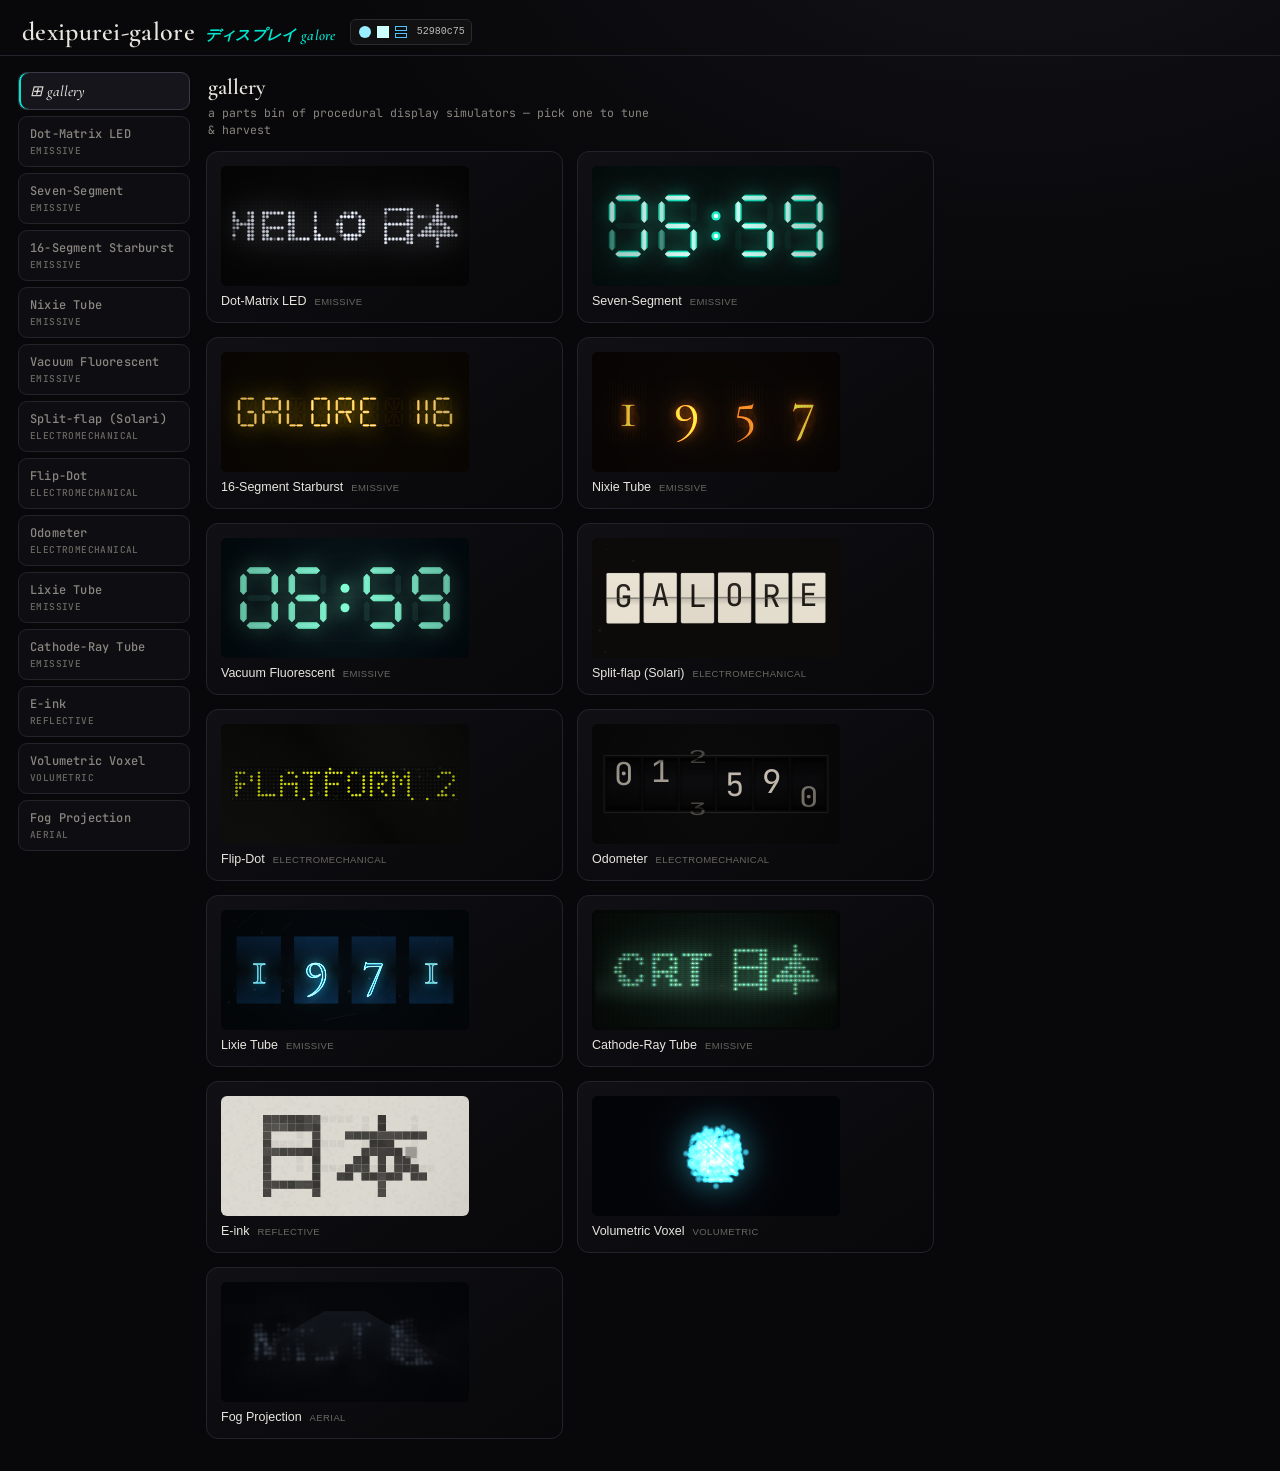
==== index.html @ e779a262 "dexipurei-galore: 13 procedural display simulators Gallery of Canvas-2D display-method renderers (do" ====
<!DOCTYPE html>
<html lang="en">
<head>
<meta charset="utf-8">
<meta name="viewport" content="width=device-width, initial-scale=1, viewport-fit=cover">
<title>dexipurei-galore · display simulators</title>
<link rel="preconnect" href="https://fonts.googleapis.com">
<link rel="preconnect" href="https://fonts.gstatic.com" crossorigin>
<link href="https://fonts.googleapis.com/css2?family=Cormorant+Garamond:ital,wght@0,400;0,600;1,400;1,600&family=JetBrains+Mono:wght@400;500;700&family=Noto+Sans+JP:wght@500;700&display=swap" rel="stylesheet">
<link rel="stylesheet" href="src/core/ui.css?v=52980c75">

<!-- anti-cache hints (belt-and-braces; real control is HTTP headers when hosted) -->
<meta http-equiv="Cache-Control" content="no-cache, no-store, must-revalidate">
<meta http-equiv="Pragma" content="no-cache">
<meta http-equiv="Expires" content="0">

<!-- cache-bust + version badge: token bumps via scripts/bust.sh; badge mounts top-left into the slot -->
<meta name="cb" content="52980c75">
<link rel="icon" type="image/svg+xml" href="cb-shapes/18.svg?v=52980c75">
<script src="cb-badge.js?v=52980c75" defer></script>
</head>
<body>

<header>
  <div class="title-row">
    <h1>dexipurei-galore <span class="sub">ディスプレイ galore</span></h1>
    <span id="cb-badge-slot"></span>
  </div>
</header>

<div class="app">
  <nav id="tabs" class="rail" aria-label="display modules"></nav>

  <main class="center">
    <div class="module-head">
      <h2 id="module-name">gallery</h2>
      <p id="physics">loading modules…</p>
    </div>
    <div id="stage-wrap" class="stage-wrap" hidden>
      <div class="bezel" id="stage"><canvas id="screen"></canvas></div>
    </div>
    <div id="landing" class="landing" hidden></div>
  </main>

  <aside id="panel" class="panel" hidden></aside>
</div>

<script type="module" src="src/app.js?v=52980c75"></script>
</body>
</html>
---- src/core/ui.css ----
/* ui.css — single source of truth for design tokens + shell styling. Dark editorial. */
:root {
  --bg: #08080a;
  --panel: #0e0e12;
  --panel-2: #15151b;
  --ink: #e9e6df;
  --dim: #8b8780;
  --faint: #6b6862;
  --line: #23232b;
  --amber: #ffb000;
  --teal: #00e5d0;
  --rad: 10px;
}
* { box-sizing: border-box; }
html, body { margin: 0; min-height: 100%; }
body {
  background: radial-gradient(1200px 800px at 80% -10%, #131319 0%, transparent 60%), var(--bg);
  color: var(--ink);
  font-family: "JetBrains Mono", ui-monospace, monospace;
  -webkit-font-smoothing: antialiased;
}

/* ---- header + version badge ---- */
header { padding: 16px 22px 8px; border-bottom: 1px solid var(--line); }
.title-row { display: flex; align-items: center; gap: 14px; }
header h1 {
  font-family: "Cormorant Garamond", serif; font-weight: 600; font-size: 26px;
  letter-spacing: .3px; margin: 0; display: flex; align-items: baseline; gap: 10px;
}
header h1 .sub { font-style: italic; font-size: 15px; color: var(--teal); font-family: "Cormorant Garamond", serif; }
#cb-badge-slot { display: inline-flex; }            /* cb-badge.js mounts its 3 tiles + token here */
#cb-badge { font-size: 10px !important; }

/* ---- app grid ---- */
.app {
  display: grid; gap: 16px; padding: 16px 18px 32px;
  grid-template-columns: 172px minmax(0, 1fr) 312px; align-items: start;
}
@media (max-width: 920px) { .app { grid-template-columns: 1fr; } .rail { flex-direction: row; flex-wrap: wrap; } }

/* ---- tab rail ---- */
.rail { display: flex; flex-direction: column; gap: 6px; position: sticky; top: 14px; }
.tab {
  text-align: left; background: var(--panel); color: var(--dim); border: 1px solid var(--line);
  border-radius: 9px; padding: 9px 11px; cursor: pointer; display: flex; flex-direction: column; gap: 2px;
  font: 500 12px "JetBrains Mono", monospace; transition: border-color .15s, color .15s;
}
.tab:hover { border-color: #34343f; color: var(--ink); }
.tab[aria-pressed="true"] { background: var(--panel-2); color: var(--ink); border-color: #3a3a46; box-shadow: inset 2px 0 0 var(--teal); }
.tab-name { letter-spacing: .2px; }
.tab-cat { font-size: 9.5px; color: var(--faint); letter-spacing: .4px; text-transform: uppercase; }
.tab-landing { font-family: "Cormorant Garamond", serif; font-style: italic; font-size: 15px; color: var(--ink); }

/* ---- center ---- */
.center { min-width: 0; }
.module-head { margin: 2px 2px 12px; }
.module-head h2 { font-family: "Cormorant Garamond", serif; font-weight: 600; font-size: 22px; margin: 0; }
.module-head p { color: var(--dim); font-size: 11.5px; margin: 4px 0 0; line-height: 1.5; max-width: 64ch; }

.stage-wrap { position: relative; }
.bezel {
  position: relative; border-radius: 14px; padding: 22px; overflow: hidden;
  background: linear-gradient(145deg, #121216, #070708);
  box-shadow: inset 0 1px 0 #2a2a32, inset 0 0 0 1px #000, 0 24px 60px -20px #000, 0 2px 0 #1c1c22;
}
.bezel::before {
  content: ""; position: absolute; inset: 0; pointer-events: none;
  background: linear-gradient(120deg, rgba(255,255,255,.05), transparent 30%); mix-blend-mode: screen;
}
#screen { display: block; width: 100%; height: auto; border-radius: 6px; }

/* ---- landing grid ---- */
.landing { display: grid; gap: 14px; grid-template-columns: repeat(auto-fill, minmax(248px, 1fr)); }
.mini-card {
  display: flex; flex-direction: column; gap: 8px; padding: 14px; cursor: pointer; text-align: left;
  background: linear-gradient(145deg, #101015, #08080a); border: 1px solid var(--line); border-radius: 12px;
  transition: border-color .15s, transform .15s;
}
.mini-card:hover { border-color: #3a3a46; transform: translateY(-2px); }
.mini-canvas { width: 100%; height: auto; border-radius: 6px; background: #050507; }
.mini-label { display: flex; align-items: baseline; justify-content: space-between; gap: 8px; }
.mini-label b { font-weight: 500; font-size: 12.5px; color: var(--ink); }
.mini-label i { font-style: normal; font-size: 9.5px; color: var(--faint); text-transform: uppercase; letter-spacing: .4px; }

/* ---- controls panel ---- */
.panel { background: var(--panel); border: 1px solid var(--line); border-radius: var(--rad); padding: 16px; position: sticky; top: 14px; max-height: calc(100vh - 28px); overflow: auto; }
.group { margin-bottom: 18px; }
.group:last-child { margin-bottom: 0; }
.group > h3 {
  font-family: "Cormorant Garamond", serif; font-style: italic; font-weight: 600; font-size: 16px;
  margin: 0 0 10px; color: var(--ink); border-bottom: 1px solid var(--line); padding-bottom: 6px;
}
.row { display: flex; align-items: center; gap: 10px; margin: 9px 0; }
.row label { flex: 0 0 104px; font-size: 11px; color: var(--dim); letter-spacing: .2px; }
.row .val { flex: 0 0 40px; text-align: right; font-size: 11px; color: var(--amber); font-variant-numeric: tabular-nums; }
.seedrow { gap: 8px; }
.seedval { flex: 1; background: var(--panel-2); border: 1px solid var(--line); color: var(--ink); border-radius: 8px; padding: 8px 10px; font: 500 12px "JetBrains Mono", monospace; }
input[type=range] {
  flex: 1; -webkit-appearance: none; appearance: none; height: 3px; border-radius: 3px;
  background: linear-gradient(90deg, var(--teal), #1d3b3a); outline: none;
}
input[type=range]::-webkit-slider-thumb { -webkit-appearance: none; width: 14px; height: 14px; border-radius: 50%; background: var(--ink); border: 2px solid #000; cursor: pointer; }
input[type=range]::-moz-range-thumb { width: 14px; height: 14px; border-radius: 50%; background: var(--ink); border: 2px solid #000; cursor: pointer; }
input[type=text], select { flex: 1; background: var(--panel-2); border: 1px solid var(--line); color: var(--ink); border-radius: 8px; padding: 8px 10px; font: 500 12px "JetBrains Mono", monospace; letter-spacing: .5px; }
input[type=color] { width: 34px; height: 28px; padding: 0; border: 1px solid var(--line); border-radius: 7px; background: var(--panel-2); cursor: pointer; }
.chk { gap: 8px; }
.chk input { accent-color: var(--teal); }
.chklabel { flex: 1; font-size: 11px; color: var(--dim); cursor: pointer; }
.preset-row { display: flex; gap: 7px; flex-wrap: wrap; }
.mini {
  background: var(--panel-2); color: var(--ink); border: 1px solid var(--line); border-radius: 8px;
  padding: 8px 10px; font: 500 11.5px "JetBrains Mono", monospace; cursor: pointer; flex: 1; min-width: 0; text-align: center;
}
.mini:hover { border-color: #34343f; }
.mini.wide { flex-basis: 100%; }
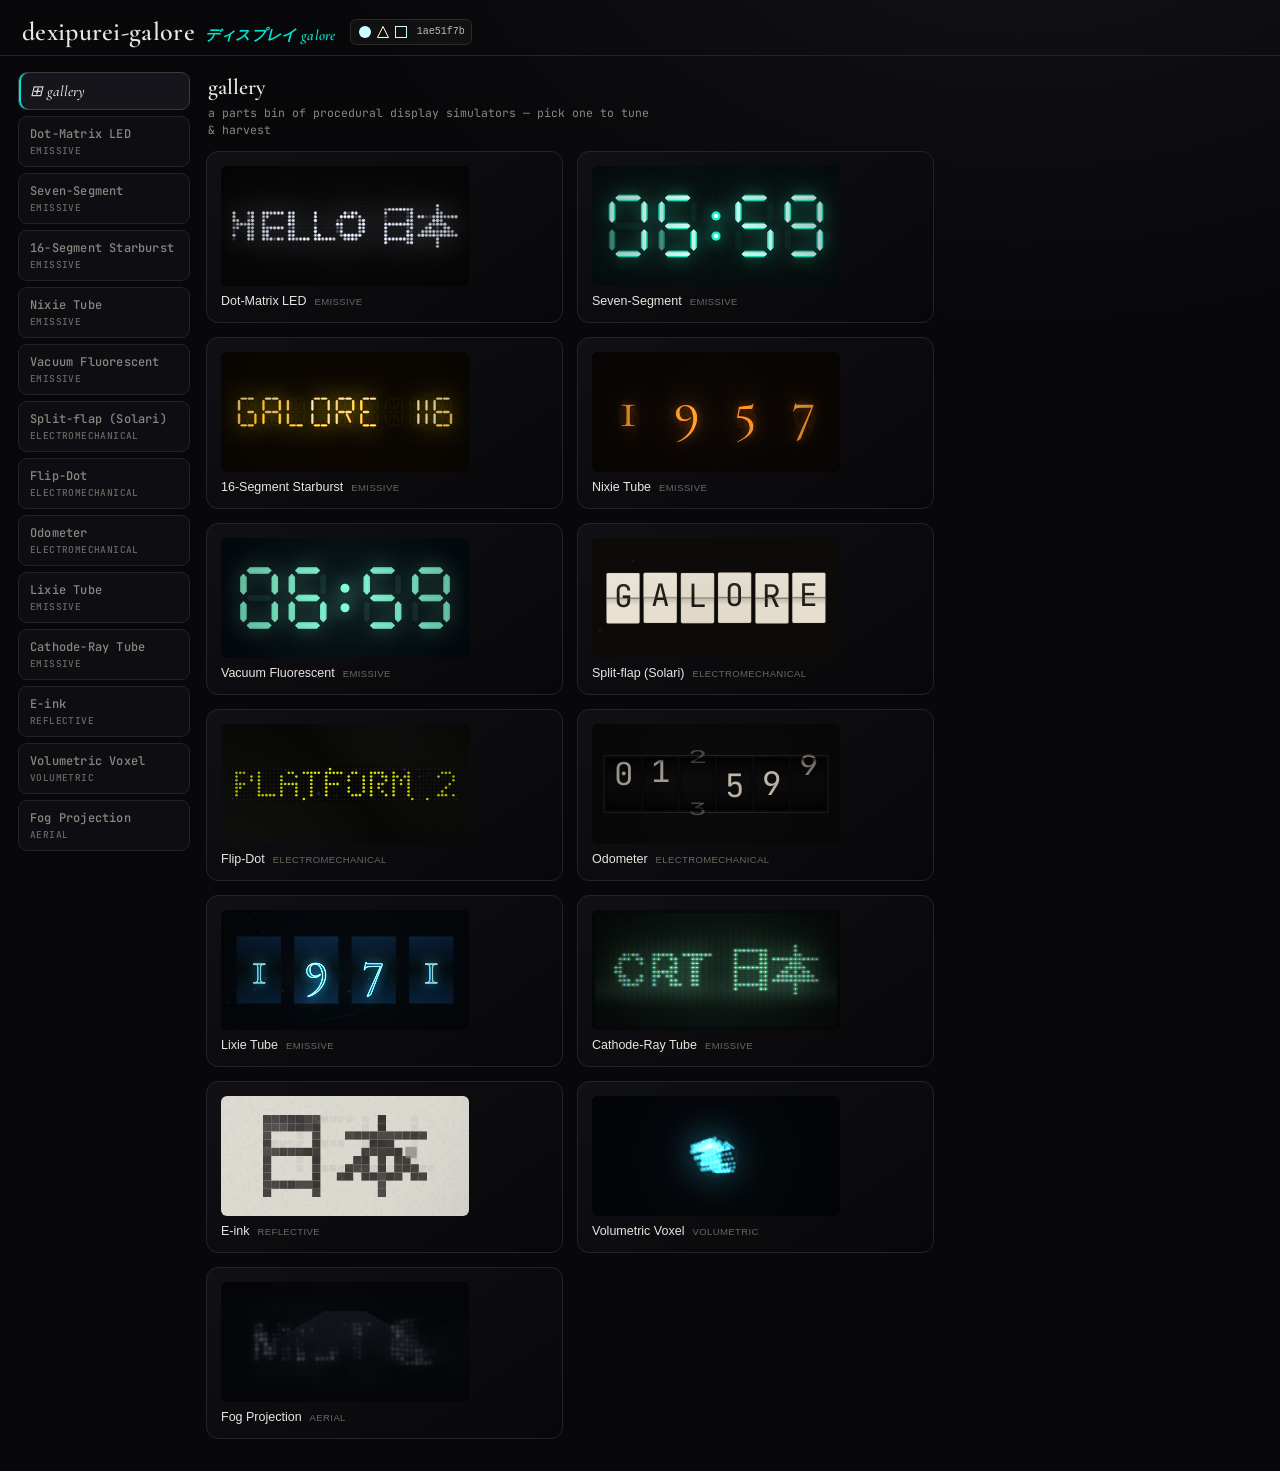
==== commit 84dfebd7: "Steppers, finer kanji grid, 3D voxel digits - controls: replace every range slider with a [−] value " ====
--- a/index.html
+++ b/index.html
@@ -7,7 +7,7 @@
 <link rel="preconnect" href="https://fonts.googleapis.com">
 <link rel="preconnect" href="https://fonts.gstatic.com" crossorigin>
 <link href="https://fonts.googleapis.com/css2?family=Cormorant+Garamond:ital,wght@0,400;0,600;1,400;1,600&family=JetBrains+Mono:wght@400;500;700&family=Noto+Sans+JP:wght@500;700&display=swap" rel="stylesheet">
-<link rel="stylesheet" href="src/core/ui.css?v=52980c75">
+<link rel="stylesheet" href="src/core/ui.css?v=1ae51f7b">
 
 <!-- anti-cache hints (belt-and-braces; real control is HTTP headers when hosted) -->
 <meta http-equiv="Cache-Control" content="no-cache, no-store, must-revalidate">
@@ -15,9 +15,9 @@
 <meta http-equiv="Expires" content="0">
 
 <!-- cache-bust + version badge: token bumps via scripts/bust.sh; badge mounts top-left into the slot -->
-<meta name="cb" content="52980c75">
-<link rel="icon" type="image/svg+xml" href="cb-shapes/18.svg?v=52980c75">
-<script src="cb-badge.js?v=52980c75" defer></script>
+<meta name="cb" content="1ae51f7b">
+<link rel="icon" type="image/svg+xml" href="cb-shapes/26.svg?v=1ae51f7b">
+<script src="cb-badge.js?v=1ae51f7b" defer></script>
 </head>
 <body>
 
@@ -45,6 +45,6 @@
   <aside id="panel" class="panel" hidden></aside>
 </div>
 
-<script type="module" src="src/app.js?v=52980c75"></script>
+<script type="module" src="src/app.js?v=1ae51f7b"></script>
 </body>
 </html>
--- a/src/core/ui.css
+++ b/src/core/ui.css
@@ -103,6 +103,13 @@
 input[type=range]::-moz-range-thumb { width: 14px; height: 14px; border-radius: 50%; background: var(--ink); border: 2px solid #000; cursor: pointer; }
 input[type=text], select { flex: 1; background: var(--panel-2); border: 1px solid var(--line); color: var(--ink); border-radius: 8px; padding: 8px 10px; font: 500 12px "JetBrains Mono", monospace; letter-spacing: .5px; }
 input[type=color] { width: 34px; height: 28px; padding: 0; border: 1px solid var(--line); border-radius: 7px; background: var(--panel-2); cursor: pointer; }
+/* stepper control ([−] value [+]) replacing range sliders */
+.stepper { display: flex; align-items: center; gap: 6px; flex: 1; min-width: 0; }
+.step-btn { flex: 0 0 26px; width: 26px; height: 26px; padding: 0; border: 1px solid var(--line); background: var(--panel-2); color: var(--ink); border-radius: 7px; cursor: pointer; font: 600 15px/1 "JetBrains Mono", monospace; }
+.step-btn:hover { border-color: #34343f; color: var(--teal); }
+.step-btn:active { background: #1c1c24; }
+.step-val { flex: 1; min-width: 0; width: 100%; text-align: center; background: var(--panel-2); border: 1px solid var(--line); color: var(--amber); border-radius: 7px; padding: 6px 4px; font: 500 12px "JetBrains Mono", monospace; font-variant-numeric: tabular-nums; -moz-appearance: textfield; }
+.step-val::-webkit-outer-spin-button, .step-val::-webkit-inner-spin-button { -webkit-appearance: none; margin: 0; }
 .chk { gap: 8px; }
 .chk input { accent-color: var(--teal); }
 .chklabel { flex: 1; font-size: 11px; color: var(--dim); cursor: pointer; }
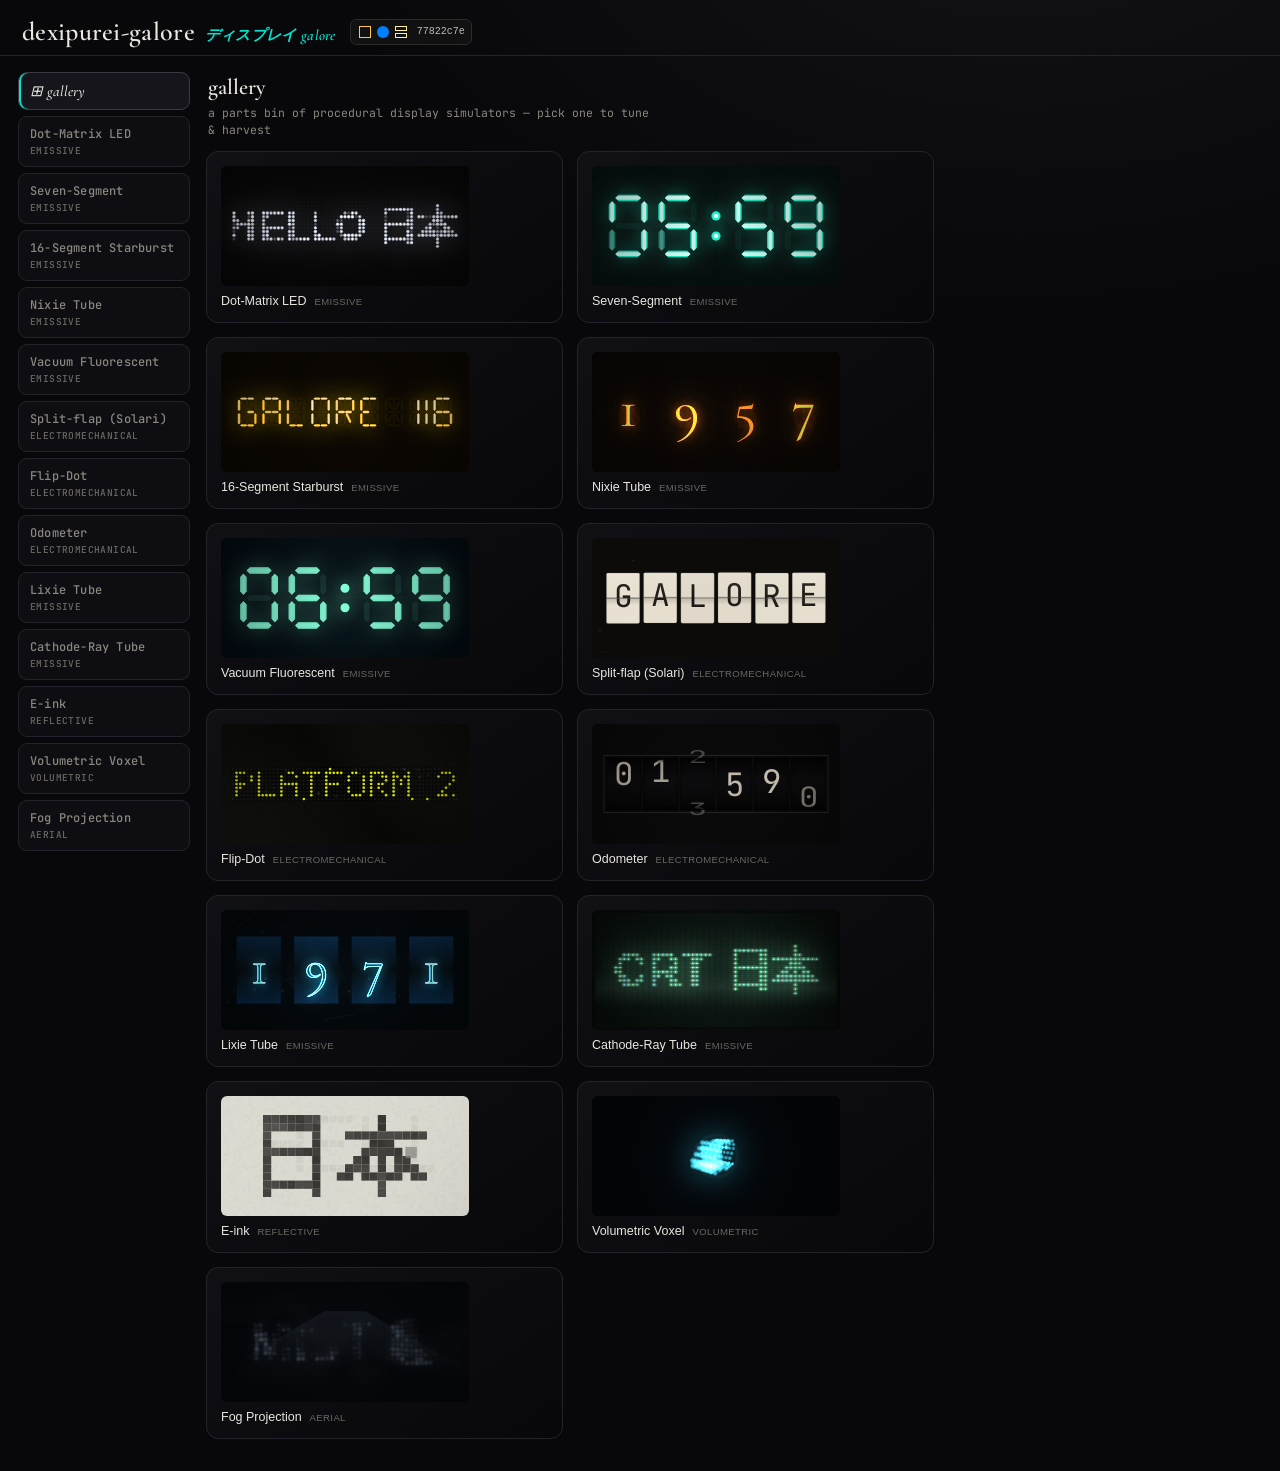
==== commit b9ff5bc5: "voxel: 3D odometer roll mode + fix inverted Y - fix: projection mapped world +y to screen-down, so '" ====
--- a/index.html
+++ b/index.html
@@ -7,7 +7,7 @@
 <link rel="preconnect" href="https://fonts.googleapis.com">
 <link rel="preconnect" href="https://fonts.gstatic.com" crossorigin>
 <link href="https://fonts.googleapis.com/css2?family=Cormorant+Garamond:ital,wght@0,400;0,600;1,400;1,600&family=JetBrains+Mono:wght@400;500;700&family=Noto+Sans+JP:wght@500;700&display=swap" rel="stylesheet">
-<link rel="stylesheet" href="src/core/ui.css?v=1ae51f7b">
+<link rel="stylesheet" href="src/core/ui.css?v=77822c7e">
 
 <!-- anti-cache hints (belt-and-braces; real control is HTTP headers when hosted) -->
 <meta http-equiv="Cache-Control" content="no-cache, no-store, must-revalidate">
@@ -15,9 +15,9 @@
 <meta http-equiv="Expires" content="0">
 
 <!-- cache-bust + version badge: token bumps via scripts/bust.sh; badge mounts top-left into the slot -->
-<meta name="cb" content="1ae51f7b">
-<link rel="icon" type="image/svg+xml" href="cb-shapes/26.svg?v=1ae51f7b">
-<script src="cb-badge.js?v=1ae51f7b" defer></script>
+<meta name="cb" content="77822c7e">
+<link rel="icon" type="image/svg+xml" href="cb-shapes/55.svg?v=77822c7e">
+<script src="cb-badge.js?v=77822c7e" defer></script>
 </head>
 <body>
 
@@ -45,6 +45,6 @@
   <aside id="panel" class="panel" hidden></aside>
 </div>
 
-<script type="module" src="src/app.js?v=1ae51f7b"></script>
+<script type="module" src="src/app.js?v=77822c7e"></script>
 </body>
 </html>
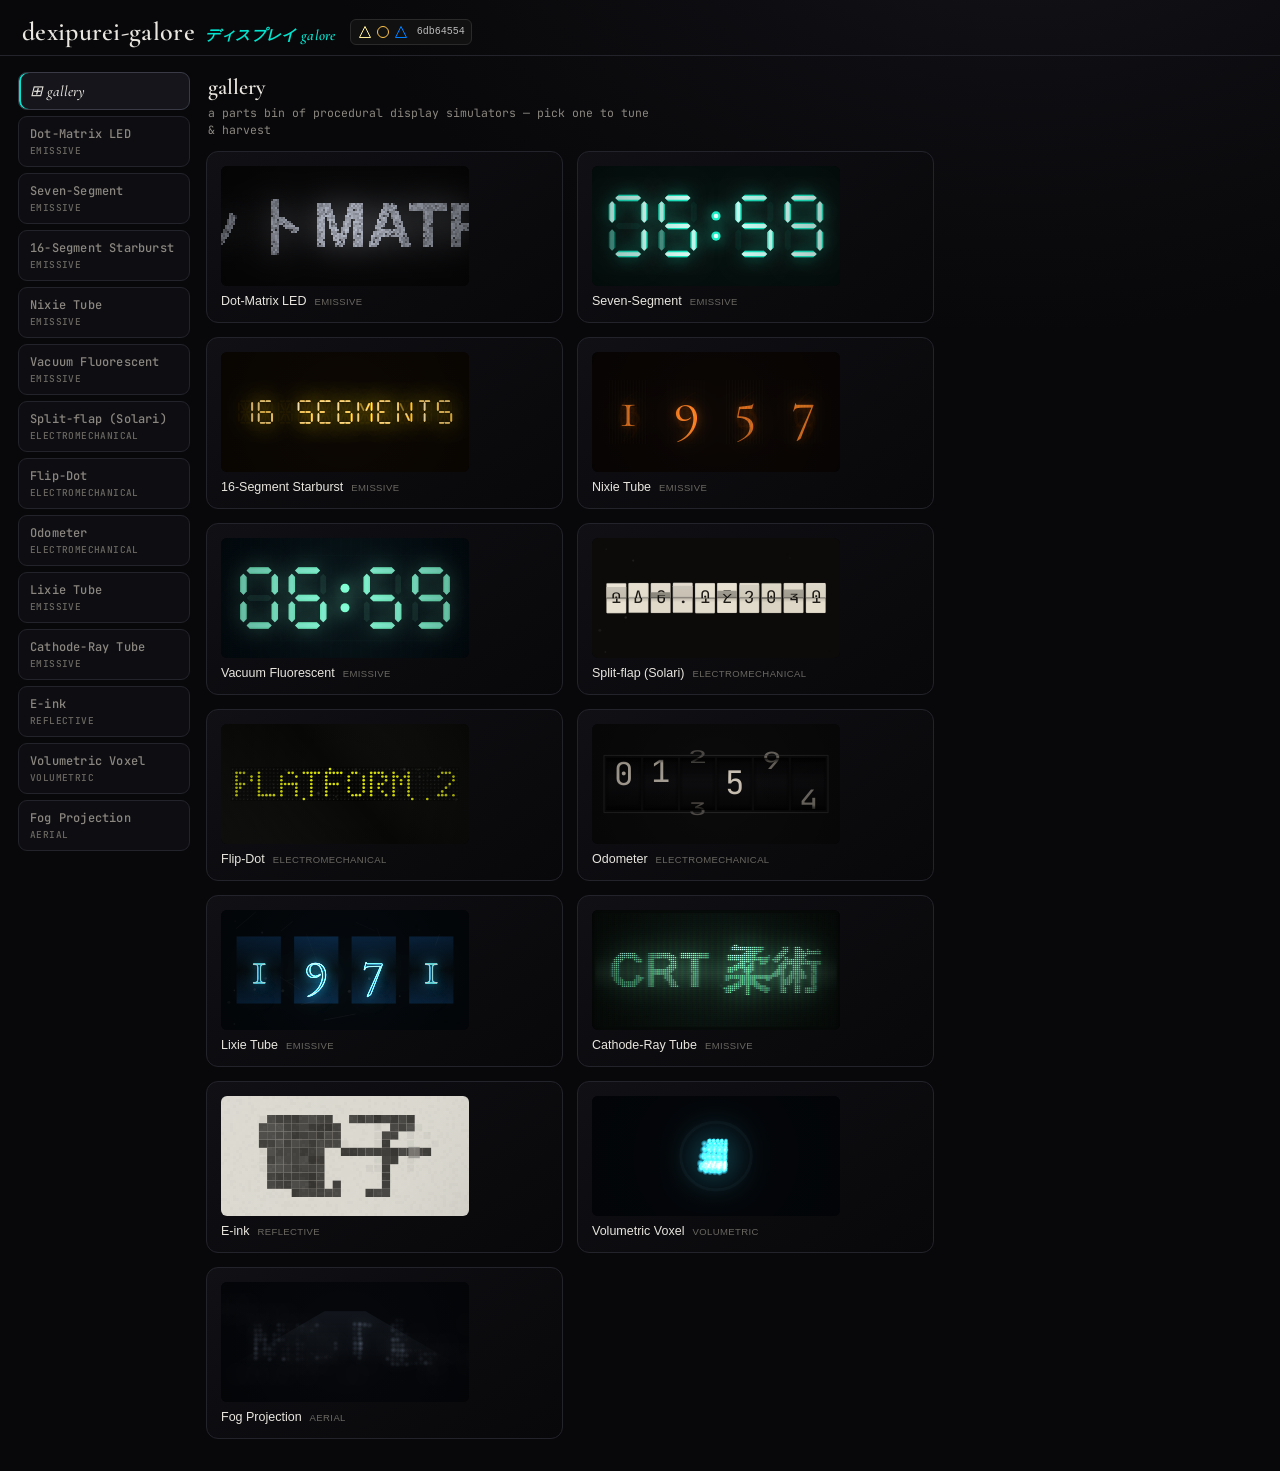
==== commit 83b618f7: "Default tweaks + 16-seg '1' fix + split-flap Japanese - dotmatrix: default text ドットMATRIX, kanji gri" ====
--- a/index.html
+++ b/index.html
@@ -7,7 +7,7 @@
 <link rel="preconnect" href="https://fonts.googleapis.com">
 <link rel="preconnect" href="https://fonts.gstatic.com" crossorigin>
 <link href="https://fonts.googleapis.com/css2?family=Cormorant+Garamond:ital,wght@0,400;0,600;1,400;1,600&family=JetBrains+Mono:wght@400;500;700&family=Noto+Sans+JP:wght@500;700&display=swap" rel="stylesheet">
-<link rel="stylesheet" href="src/core/ui.css?v=77822c7e">
+<link rel="stylesheet" href="src/core/ui.css?v=6db64554">
 
 <!-- anti-cache hints (belt-and-braces; real control is HTTP headers when hosted) -->
 <meta http-equiv="Cache-Control" content="no-cache, no-store, must-revalidate">
@@ -15,9 +15,9 @@
 <meta http-equiv="Expires" content="0">
 
 <!-- cache-bust + version badge: token bumps via scripts/bust.sh; badge mounts top-left into the slot -->
-<meta name="cb" content="77822c7e">
-<link rel="icon" type="image/svg+xml" href="cb-shapes/55.svg?v=77822c7e">
-<script src="cb-badge.js?v=77822c7e" defer></script>
+<meta name="cb" content="6db64554">
+<link rel="icon" type="image/svg+xml" href="cb-shapes/45.svg?v=6db64554">
+<script src="cb-badge.js?v=6db64554" defer></script>
 </head>
 <body>
 
@@ -45,6 +45,6 @@
   <aside id="panel" class="panel" hidden></aside>
 </div>
 
-<script type="module" src="src/app.js?v=77822c7e"></script>
+<script type="module" src="src/app.js?v=6db64554"></script>
 </body>
 </html>
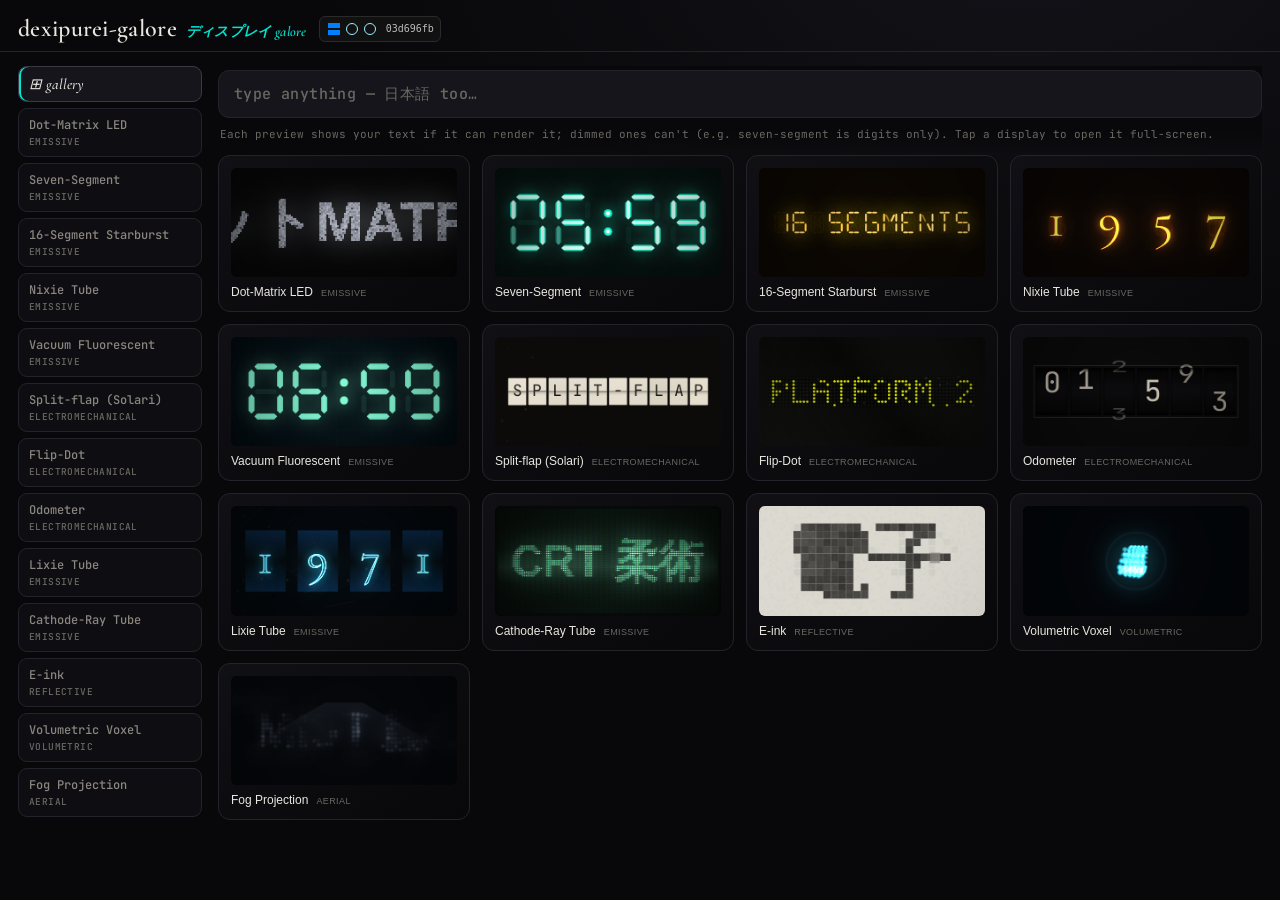
==== commit 905eef16: "Mobile + PWA: capability-filtered landing, top-half full view, installable - landing: one text input" ====
--- a/index.html
+++ b/index.html
@@ -4,20 +4,30 @@
 <meta charset="utf-8">
 <meta name="viewport" content="width=device-width, initial-scale=1, viewport-fit=cover">
 <title>dexipurei-galore · display simulators</title>
+<meta name="description" content="A gallery of procedural display simulators — dot-matrix, segment, Nixie, VFD, split-flap, CRT, e-ink, voxel and more. Type anything; displays that can render it, will.">
+
+<!-- PWA -->
+<link rel="manifest" href="manifest.webmanifest?v=03d696fb">
+<meta name="theme-color" content="#08080a">
+<link rel="apple-touch-icon" href="icons/apple-touch-icon-180.png?v=03d696fb">
+<meta name="apple-mobile-web-app-capable" content="yes">
+<meta name="mobile-web-app-capable" content="yes">
+<meta name="apple-mobile-web-app-status-bar-style" content="black-translucent">
+<meta name="apple-mobile-web-app-title" content="dexipurei">
+
 <link rel="preconnect" href="https://fonts.googleapis.com">
 <link rel="preconnect" href="https://fonts.gstatic.com" crossorigin>
 <link href="https://fonts.googleapis.com/css2?family=Cormorant+Garamond:ital,wght@0,400;0,600;1,400;1,600&family=JetBrains+Mono:wght@400;500;700&family=Noto+Sans+JP:wght@500;700&display=swap" rel="stylesheet">
-<link rel="stylesheet" href="src/core/ui.css?v=6db64554">
+<link rel="stylesheet" href="src/core/ui.css?v=03d696fb">
 
-<!-- anti-cache hints (belt-and-braces; real control is HTTP headers when hosted) -->
-<meta http-equiv="Cache-Control" content="no-cache, no-store, must-revalidate">
+<!-- anti-cache hints (belt-and-braces; real control is the service worker + HTTP headers) -->
+<meta http-equiv="Cache-Control" content="no-cache">
 <meta http-equiv="Pragma" content="no-cache">
-<meta http-equiv="Expires" content="0">
 
 <!-- cache-bust + version badge: token bumps via scripts/bust.sh; badge mounts top-left into the slot -->
-<meta name="cb" content="6db64554">
-<link rel="icon" type="image/svg+xml" href="cb-shapes/45.svg?v=6db64554">
-<script src="cb-badge.js?v=6db64554" defer></script>
+<meta name="cb" content="03d696fb">
+<link rel="icon" type="image/svg+xml" href="cb-shapes/03.svg?v=03d696fb">
+<script src="cb-badge.js?v=03d696fb" defer></script>
 </head>
 <body>
 
@@ -28,23 +38,74 @@
   </div>
 </header>
 
-<div class="app">
+<div class="app" id="app" data-view="landing">
   <nav id="tabs" class="rail" aria-label="display modules"></nav>
 
-  <main class="center">
-    <div class="module-head">
-      <h2 id="module-name">gallery</h2>
-      <p id="physics">loading modules…</p>
-    </div>
-    <div id="stage-wrap" class="stage-wrap" hidden>
-      <div class="bezel" id="stage"><canvas id="screen"></canvas></div>
-    </div>
-    <div id="landing" class="landing" hidden></div>
+  <main class="main">
+    <!-- LANDING: one input drives every preview -->
+    <section id="landing-view">
+      <div class="landing-head">
+        <input id="landing-input" type="text" autocomplete="off" autocorrect="off" autocapitalize="off"
+               spellcheck="false" maxlength="24" placeholder="type anything — 日本語 too…">
+        <p class="landing-hint">Each preview shows your text if it can render it; dimmed ones can't (e.g. seven-segment is digits only). Tap a display to open it full-screen.</p>
+      </div>
+      <div id="landing" class="landing"></div>
+    </section>
+
+    <!-- MODULE: display pinned to the top, collapsible controls below -->
+    <section id="module-view" hidden>
+      <div class="module-bar">
+        <button id="back-btn" type="button">‹ gallery</button>
+        <h2 id="module-name"></h2>
+      </div>
+      <div class="stage-sticky">
+        <div class="bezel" id="stage"><canvas id="screen"></canvas></div>
+      </div>
+      <p id="physics" class="physics"></p>
+      <aside id="panel" class="panel"></aside>
+    </section>
   </main>
-
-  <aside id="panel" class="panel" hidden></aside>
 </div>
 
-<script type="module" src="src/app.js?v=6db64554"></script>
+<div id="sw-toast" role="status"></div>
+<div id="ios-hint" role="note"></div>
+
+<script type="module" src="src/app.js?v=03d696fb"></script>
+<script>
+(function () {
+  if (!('serviceWorker' in navigator)) return;
+  var toast = document.getElementById('sw-toast');
+  function showUpdate(worker) {
+    toast.innerHTML = '<span>New version available.</span>';
+    var b = document.createElement('button'); b.type = 'button'; b.textContent = 'Refresh';
+    b.onclick = function () { worker.postMessage({ type: 'SKIP_WAITING' }); };
+    toast.appendChild(b); toast.style.display = 'flex';
+  }
+  window.addEventListener('load', function () {
+    navigator.serviceWorker.register('sw.js').then(function (reg) {
+      if (reg.waiting && navigator.serviceWorker.controller) showUpdate(reg.waiting);
+      reg.addEventListener('updatefound', function () {
+        var nw = reg.installing; if (!nw) return;
+        nw.addEventListener('statechange', function () {
+          if (nw.state === 'installed' && navigator.serviceWorker.controller) showUpdate(nw);
+        });
+      });
+    }).catch(function () {});
+    var reloaded = false;
+    navigator.serviceWorker.addEventListener('controllerchange', function () {
+      if (reloaded) return; reloaded = true; window.location.reload();
+    });
+  });
+  // iOS Safari has no beforeinstallprompt — show a one-time Add-to-Home-Screen hint to non-installed users.
+  var isIOS = /iphone|ipad|ipod/i.test(navigator.userAgent);
+  if (isIOS && !(('standalone' in navigator) && navigator.standalone) && !localStorage.getItem('a2hs-dismissed')) {
+    var hint = document.getElementById('ios-hint');
+    hint.innerHTML = '<span>Install: tap <b>Share</b> ↑ then <b>Add to Home Screen</b></span>';
+    var x = document.createElement('button'); x.type = 'button'; x.textContent = 'OK';
+    x.onclick = function () { hint.style.display = 'none'; try { localStorage.setItem('a2hs-dismissed', '1'); } catch (e) {} };
+    hint.appendChild(x); hint.style.display = 'flex';
+  }
+})();
+</script>
 </body>
 </html>
--- a/src/core/ui.css
+++ b/src/core/ui.css
@@ -1,4 +1,4 @@
-/* ui.css — single source of truth for design tokens + shell styling. Dark editorial. */
+/* ui.css — single source of truth for design tokens + shell styling. Dark editorial, mobile-first. */
 :root {
   --bg: #08080a;
   --panel: #0e0e12;
@@ -10,6 +10,7 @@
   --amber: #ffb000;
   --teal: #00e5d0;
   --rad: 10px;
+  --stage-h: clamp(190px, 48vh, 460px);
 }
 * { box-sizing: border-box; }
 html, body { margin: 0; min-height: 100%; }
@@ -21,102 +22,139 @@
 }
 
 /* ---- header + version badge ---- */
-header { padding: 16px 22px 8px; border-bottom: 1px solid var(--line); }
-.title-row { display: flex; align-items: center; gap: 14px; }
+header { padding: 14px 18px 8px; border-bottom: 1px solid var(--line); }
+.title-row { display: flex; align-items: center; gap: 12px; flex-wrap: wrap; }
 header h1 {
-  font-family: "Cormorant Garamond", serif; font-weight: 600; font-size: 26px;
-  letter-spacing: .3px; margin: 0; display: flex; align-items: baseline; gap: 10px;
+  font-family: "Cormorant Garamond", serif; font-weight: 600; font-size: 24px;
+  letter-spacing: .3px; margin: 0; display: flex; align-items: baseline; gap: 9px;
 }
-header h1 .sub { font-style: italic; font-size: 15px; color: var(--teal); font-family: "Cormorant Garamond", serif; }
-#cb-badge-slot { display: inline-flex; }            /* cb-badge.js mounts its 3 tiles + token here */
+header h1 .sub { font-style: italic; font-size: 14px; color: var(--teal); font-family: "Cormorant Garamond", serif; }
+#cb-badge-slot { display: inline-flex; }
 #cb-badge { font-size: 10px !important; }
+@media (max-width: 560px) { header h1 { font-size: 20px; } header h1 .sub { font-size: 12px; } }
 
-/* ---- app grid ---- */
-.app {
-  display: grid; gap: 16px; padding: 16px 18px 32px;
-  grid-template-columns: 172px minmax(0, 1fr) 312px; align-items: start;
-}
-@media (max-width: 920px) { .app { grid-template-columns: 1fr; } .rail { flex-direction: row; flex-wrap: wrap; } }
+/* ---- app shell: rail (desktop) + main ---- */
+.app { display: grid; grid-template-columns: 184px minmax(0, 1fr); gap: 16px; padding: 14px 18px 44px; align-items: start; }
+@media (max-width: 820px) { .app { grid-template-columns: 1fr; gap: 10px; padding: 10px 10px 34px; } }
 
-/* ---- tab rail ---- */
-.rail { display: flex; flex-direction: column; gap: 6px; position: sticky; top: 14px; }
+/* ---- tab rail (desktop quick-switch) ---- */
+.rail { display: flex; flex-direction: column; gap: 6px; position: sticky; top: 12px; max-height: calc(100vh - 24px); overflow: auto; }
 .tab {
   text-align: left; background: var(--panel); color: var(--dim); border: 1px solid var(--line);
-  border-radius: 9px; padding: 9px 11px; cursor: pointer; display: flex; flex-direction: column; gap: 2px;
+  border-radius: 9px; padding: 8px 10px; cursor: pointer; display: flex; flex-direction: column; gap: 2px;
   font: 500 12px "JetBrains Mono", monospace; transition: border-color .15s, color .15s;
 }
 .tab:hover { border-color: #34343f; color: var(--ink); }
 .tab[aria-pressed="true"] { background: var(--panel-2); color: var(--ink); border-color: #3a3a46; box-shadow: inset 2px 0 0 var(--teal); }
-.tab-name { letter-spacing: .2px; }
 .tab-cat { font-size: 9.5px; color: var(--faint); letter-spacing: .4px; text-transform: uppercase; }
 .tab-landing { font-family: "Cormorant Garamond", serif; font-style: italic; font-size: 15px; color: var(--ink); }
+@media (max-width: 820px) { .rail { display: none; } }   /* mobile: landing-input + previews are the nav */
 
-/* ---- center ---- */
-.center { min-width: 0; }
-.module-head { margin: 2px 2px 12px; }
-.module-head h2 { font-family: "Cormorant Garamond", serif; font-weight: 600; font-size: 22px; margin: 0; }
-.module-head p { color: var(--dim); font-size: 11.5px; margin: 4px 0 0; line-height: 1.5; max-width: 64ch; }
+.main { min-width: 0; }
 
-.stage-wrap { position: relative; }
+/* ============================ LANDING VIEW ============================ */
+.landing-head { position: sticky; top: 0; z-index: 4; padding: 4px 0 12px; background: linear-gradient(var(--bg) 72%, transparent); }
+#landing-input {
+  width: 100%; background: var(--panel-2); border: 1px solid var(--line); color: var(--ink);
+  border-radius: 11px; padding: 13px 15px; font: 500 15px "JetBrains Mono", monospace; letter-spacing: .4px;
+}
+#landing-input:focus { outline: none; border-color: var(--teal); }
+#landing-input::placeholder { color: var(--faint); }
+.landing-hint { margin: 8px 2px 0; font-size: 11px; color: var(--faint); line-height: 1.5; }
+
+.landing { display: grid; gap: 12px; grid-template-columns: repeat(auto-fill, minmax(200px, 1fr)); }
+@media (max-width: 560px) { .landing { grid-template-columns: repeat(auto-fill, minmax(150px, 1fr)); gap: 9px; } }
+.mini-card {
+  position: relative; display: flex; flex-direction: column; gap: 8px; padding: 12px; cursor: pointer; text-align: left;
+  background: linear-gradient(145deg, #101015, #08080a); border: 1px solid var(--line); border-radius: 12px;
+  transition: border-color .15s, transform .15s, opacity .2s, filter .2s;
+}
+.mini-card:hover { border-color: #3a3a46; transform: translateY(-2px); }
+.mini-card.dim { opacity: .42; filter: saturate(.35); }
+.mini-card.dim:hover { opacity: .7; }
+.mini-canvas { width: 100%; height: auto; aspect-ratio: 256 / 124; border-radius: 6px; background: #050507; }
+.mini-badge {
+  position: absolute; top: 9px; right: 9px; z-index: 2; background: rgba(0,0,0,.66); border: 1px solid var(--line);
+  color: var(--amber); font-size: 9px; letter-spacing: .3px; padding: 3px 6px; border-radius: 6px;
+}
+.mini-label { display: flex; align-items: baseline; justify-content: space-between; gap: 8px; }
+.mini-label b { font-weight: 500; font-size: 12px; color: var(--ink); }
+.mini-label i { font-style: normal; font-size: 9px; color: var(--faint); text-transform: uppercase; letter-spacing: .4px; }
+
+/* ============================ MODULE (FULL) VIEW ============================ */
+.module-bar { position: sticky; top: 0; z-index: 7; display: flex; align-items: center; gap: 12px; padding: 6px 2px; background: var(--bg); }
+#back-btn {
+  flex: 0 0 auto; background: var(--panel-2); color: var(--ink); border: 1px solid var(--line); border-radius: 9px;
+  padding: 8px 13px; font: 500 12.5px "JetBrains Mono", monospace; cursor: pointer;
+}
+#back-btn:hover { border-color: var(--teal); color: var(--teal); }
+.module-bar h2 { font-family: "Cormorant Garamond", serif; font-weight: 600; font-size: 20px; margin: 0; line-height: 1; }
+
+/* the display: pinned to the top of the view (top ~half of the screen) */
+.stage-sticky { position: sticky; top: 44px; z-index: 5; background: var(--bg); padding-bottom: 8px; }
 .bezel {
-  position: relative; border-radius: 14px; padding: 22px; overflow: hidden;
+  position: relative; height: var(--stage-h); border-radius: 14px; padding: 16px; overflow: hidden;
   background: linear-gradient(145deg, #121216, #070708);
   box-shadow: inset 0 1px 0 #2a2a32, inset 0 0 0 1px #000, 0 24px 60px -20px #000, 0 2px 0 #1c1c22;
 }
-.bezel::before {
-  content: ""; position: absolute; inset: 0; pointer-events: none;
-  background: linear-gradient(120deg, rgba(255,255,255,.05), transparent 30%); mix-blend-mode: screen;
+.bezel::before { content: ""; position: absolute; inset: 0; pointer-events: none; background: linear-gradient(120deg, rgba(255,255,255,.05), transparent 30%); mix-blend-mode: screen; }
+#screen { display: block; width: 100%; height: 100%; border-radius: 6px; }
+.physics { color: var(--dim); font-size: 11.5px; line-height: 1.55; margin: 10px 2px 14px; max-width: 70ch; }
+
+/* ---- controls panel: tiles into columns on wide screens, single column on mobile ---- */
+.panel { columns: 300px; column-gap: 18px; padding: 0 2px 10px; }
+@media (max-width: 820px) { .panel { columns: 1; } }
+.group { break-inside: avoid; -webkit-column-break-inside: avoid; margin-bottom: 14px; }
+.group-head {
+  width: 100%; display: flex; align-items: center; justify-content: space-between; gap: 8px;
+  background: transparent; border: 0; border-bottom: 1px solid var(--line); padding: 7px 0 6px; cursor: pointer; color: var(--ink);
 }
-#screen { display: block; width: 100%; height: auto; border-radius: 6px; }
+.group-name { font-family: "Cormorant Garamond", serif; font-style: italic; font-weight: 600; font-size: 16px; }
+.group-toggle { font: 600 17px/1 "JetBrains Mono", monospace; color: var(--dim); width: 18px; text-align: center; }
+.group-head:hover .group-toggle { color: var(--teal); }
+.group-body { margin-top: 9px; }
+.group.collapsed .group-body { display: none; }
 
-/* ---- landing grid ---- */
-.landing { display: grid; gap: 14px; grid-template-columns: repeat(auto-fill, minmax(248px, 1fr)); }
-.mini-card {
-  display: flex; flex-direction: column; gap: 8px; padding: 14px; cursor: pointer; text-align: left;
-  background: linear-gradient(145deg, #101015, #08080a); border: 1px solid var(--line); border-radius: 12px;
-  transition: border-color .15s, transform .15s;
-}
-.mini-card:hover { border-color: #3a3a46; transform: translateY(-2px); }
-.mini-canvas { width: 100%; height: auto; border-radius: 6px; background: #050507; }
-.mini-label { display: flex; align-items: baseline; justify-content: space-between; gap: 8px; }
-.mini-label b { font-weight: 500; font-size: 12.5px; color: var(--ink); }
-.mini-label i { font-style: normal; font-size: 9.5px; color: var(--faint); text-transform: uppercase; letter-spacing: .4px; }
-
-/* ---- controls panel ---- */
-.panel { background: var(--panel); border: 1px solid var(--line); border-radius: var(--rad); padding: 16px; position: sticky; top: 14px; max-height: calc(100vh - 28px); overflow: auto; }
-.group { margin-bottom: 18px; }
-.group:last-child { margin-bottom: 0; }
-.group > h3 {
-  font-family: "Cormorant Garamond", serif; font-style: italic; font-weight: 600; font-size: 16px;
-  margin: 0 0 10px; color: var(--ink); border-bottom: 1px solid var(--line); padding-bottom: 6px;
-}
 .row { display: flex; align-items: center; gap: 10px; margin: 9px 0; }
-.row label { flex: 0 0 104px; font-size: 11px; color: var(--dim); letter-spacing: .2px; }
+.row label { flex: 0 0 100px; font-size: 11px; color: var(--dim); letter-spacing: .2px; }
 .row .val { flex: 0 0 40px; text-align: right; font-size: 11px; color: var(--amber); font-variant-numeric: tabular-nums; }
 .seedrow { gap: 8px; }
 .seedval { flex: 1; background: var(--panel-2); border: 1px solid var(--line); color: var(--ink); border-radius: 8px; padding: 8px 10px; font: 500 12px "JetBrains Mono", monospace; }
-input[type=range] {
-  flex: 1; -webkit-appearance: none; appearance: none; height: 3px; border-radius: 3px;
-  background: linear-gradient(90deg, var(--teal), #1d3b3a); outline: none;
-}
-input[type=range]::-webkit-slider-thumb { -webkit-appearance: none; width: 14px; height: 14px; border-radius: 50%; background: var(--ink); border: 2px solid #000; cursor: pointer; }
-input[type=range]::-moz-range-thumb { width: 14px; height: 14px; border-radius: 50%; background: var(--ink); border: 2px solid #000; cursor: pointer; }
-input[type=text], select { flex: 1; background: var(--panel-2); border: 1px solid var(--line); color: var(--ink); border-radius: 8px; padding: 8px 10px; font: 500 12px "JetBrains Mono", monospace; letter-spacing: .5px; }
+input[type=text], select { flex: 1; min-width: 0; background: var(--panel-2); border: 1px solid var(--line); color: var(--ink); border-radius: 8px; padding: 8px 10px; font: 500 12px "JetBrains Mono", monospace; letter-spacing: .5px; }
 input[type=color] { width: 34px; height: 28px; padding: 0; border: 1px solid var(--line); border-radius: 7px; background: var(--panel-2); cursor: pointer; }
-/* stepper control ([−] value [+]) replacing range sliders */
+/* stepper control ([−] value [+]) — replaces range sliders */
 .stepper { display: flex; align-items: center; gap: 6px; flex: 1; min-width: 0; }
-.step-btn { flex: 0 0 26px; width: 26px; height: 26px; padding: 0; border: 1px solid var(--line); background: var(--panel-2); color: var(--ink); border-radius: 7px; cursor: pointer; font: 600 15px/1 "JetBrains Mono", monospace; }
+.step-btn { flex: 0 0 30px; width: 30px; height: 30px; padding: 0; border: 1px solid var(--line); background: var(--panel-2); color: var(--ink); border-radius: 7px; cursor: pointer; font: 600 16px/1 "JetBrains Mono", monospace; }
 .step-btn:hover { border-color: #34343f; color: var(--teal); }
 .step-btn:active { background: #1c1c24; }
-.step-val { flex: 1; min-width: 0; width: 100%; text-align: center; background: var(--panel-2); border: 1px solid var(--line); color: var(--amber); border-radius: 7px; padding: 6px 4px; font: 500 12px "JetBrains Mono", monospace; font-variant-numeric: tabular-nums; -moz-appearance: textfield; }
+.step-val { flex: 1; min-width: 0; width: 100%; text-align: center; background: var(--panel-2); border: 1px solid var(--line); color: var(--amber); border-radius: 7px; padding: 7px 4px; font: 500 12px "JetBrains Mono", monospace; font-variant-numeric: tabular-nums; -moz-appearance: textfield; }
 .step-val::-webkit-outer-spin-button, .step-val::-webkit-inner-spin-button { -webkit-appearance: none; margin: 0; }
 .chk { gap: 8px; }
-.chk input { accent-color: var(--teal); }
+.chk input { accent-color: var(--teal); width: 18px; height: 18px; }
 .chklabel { flex: 1; font-size: 11px; color: var(--dim); cursor: pointer; }
 .preset-row { display: flex; gap: 7px; flex-wrap: wrap; }
 .mini {
   background: var(--panel-2); color: var(--ink); border: 1px solid var(--line); border-radius: 8px;
-  padding: 8px 10px; font: 500 11.5px "JetBrains Mono", monospace; cursor: pointer; flex: 1; min-width: 0; text-align: center;
+  padding: 9px 10px; font: 500 11.5px "JetBrains Mono", monospace; cursor: pointer; flex: 1; min-width: 0; text-align: center;
 }
 .mini:hover { border-color: #34343f; }
 .mini.wide { flex-basis: 100%; }
+
+/* bigger tap targets on touch */
+@media (max-width: 820px) {
+  .step-btn { flex-basis: 34px; width: 34px; height: 34px; }
+  .mini { padding: 11px 10px; }
+  .row label { flex-basis: 92px; }
+}
+
+/* ---- PWA update toast + iOS install hint ---- */
+#sw-toast, #ios-hint {
+  position: fixed; left: 50%; bottom: 16px; transform: translateX(-50%); z-index: 9999;
+  display: none; align-items: center; gap: 12px; max-width: calc(100vw - 24px);
+  background: var(--panel-2); border: 1px solid var(--line); color: var(--ink);
+  padding: 11px 15px; border-radius: 11px; font: 500 12px "JetBrains Mono", monospace;
+  box-shadow: 0 14px 34px -10px #000;
+}
+#sw-toast button, #ios-hint button { background: var(--teal); color: #04201c; border: 0; border-radius: 7px; padding: 7px 11px; font: 600 12px "JetBrains Mono", monospace; cursor: pointer; }
+#ios-hint { color: var(--dim); }
+#ios-hint b { color: var(--ink); }
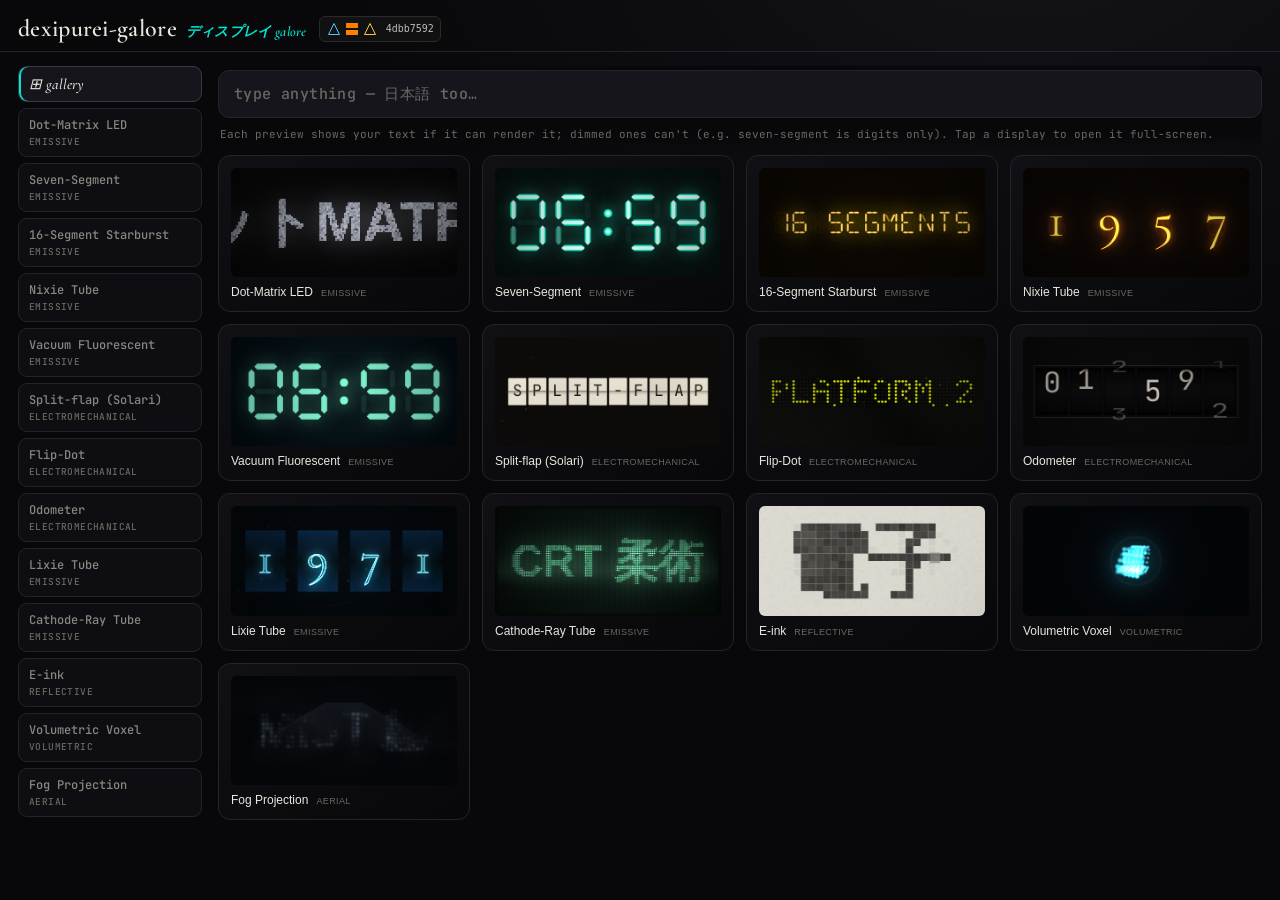
==== commit f70501b5: "controls: segmented fill meters replace steppers (intensity ramp, white=100%) Each range param is no" ====
--- a/index.html
+++ b/index.html
@@ -7,9 +7,9 @@
 <meta name="description" content="A gallery of procedural display simulators — dot-matrix, segment, Nixie, VFD, split-flap, CRT, e-ink, voxel and more. Type anything; displays that can render it, will.">
 
 <!-- PWA -->
-<link rel="manifest" href="manifest.webmanifest?v=03d696fb">
+<link rel="manifest" href="manifest.webmanifest?v=4dbb7592">
 <meta name="theme-color" content="#08080a">
-<link rel="apple-touch-icon" href="icons/apple-touch-icon-180.png?v=03d696fb">
+<link rel="apple-touch-icon" href="icons/apple-touch-icon-180.png?v=4dbb7592">
 <meta name="apple-mobile-web-app-capable" content="yes">
 <meta name="mobile-web-app-capable" content="yes">
 <meta name="apple-mobile-web-app-status-bar-style" content="black-translucent">
@@ -18,16 +18,16 @@
 <link rel="preconnect" href="https://fonts.googleapis.com">
 <link rel="preconnect" href="https://fonts.gstatic.com" crossorigin>
 <link href="https://fonts.googleapis.com/css2?family=Cormorant+Garamond:ital,wght@0,400;0,600;1,400;1,600&family=JetBrains+Mono:wght@400;500;700&family=Noto+Sans+JP:wght@500;700&display=swap" rel="stylesheet">
-<link rel="stylesheet" href="src/core/ui.css?v=03d696fb">
+<link rel="stylesheet" href="src/core/ui.css?v=4dbb7592">
 
 <!-- anti-cache hints (belt-and-braces; real control is the service worker + HTTP headers) -->
 <meta http-equiv="Cache-Control" content="no-cache">
 <meta http-equiv="Pragma" content="no-cache">
 
 <!-- cache-bust + version badge: token bumps via scripts/bust.sh; badge mounts top-left into the slot -->
-<meta name="cb" content="03d696fb">
-<link rel="icon" type="image/svg+xml" href="cb-shapes/03.svg?v=03d696fb">
-<script src="cb-badge.js?v=03d696fb" defer></script>
+<meta name="cb" content="4dbb7592">
+<link rel="icon" type="image/svg+xml" href="cb-shapes/13.svg?v=4dbb7592">
+<script src="cb-badge.js?v=4dbb7592" defer></script>
 </head>
 <body>
 
@@ -70,7 +70,7 @@
 <div id="sw-toast" role="status"></div>
 <div id="ios-hint" role="note"></div>
 
-<script type="module" src="src/app.js?v=03d696fb"></script>
+<script type="module" src="src/app.js?v=4dbb7592"></script>
 <script>
 (function () {
   if (!('serviceWorker' in navigator)) return;
--- a/src/core/ui.css
+++ b/src/core/ui.css
@@ -122,13 +122,13 @@
 .seedval { flex: 1; background: var(--panel-2); border: 1px solid var(--line); color: var(--ink); border-radius: 8px; padding: 8px 10px; font: 500 12px "JetBrains Mono", monospace; }
 input[type=text], select { flex: 1; min-width: 0; background: var(--panel-2); border: 1px solid var(--line); color: var(--ink); border-radius: 8px; padding: 8px 10px; font: 500 12px "JetBrains Mono", monospace; letter-spacing: .5px; }
 input[type=color] { width: 34px; height: 28px; padding: 0; border: 1px solid var(--line); border-radius: 7px; background: var(--panel-2); cursor: pointer; }
-/* stepper control ([−] value [+]) — replaces range sliders */
-.stepper { display: flex; align-items: center; gap: 6px; flex: 1; min-width: 0; }
-.step-btn { flex: 0 0 30px; width: 30px; height: 30px; padding: 0; border: 1px solid var(--line); background: var(--panel-2); color: var(--ink); border-radius: 7px; cursor: pointer; font: 600 16px/1 "JetBrains Mono", monospace; }
-.step-btn:hover { border-color: #34343f; color: var(--teal); }
-.step-btn:active { background: #1c1c24; }
-.step-val { flex: 1; min-width: 0; width: 100%; text-align: center; background: var(--panel-2); border: 1px solid var(--line); color: var(--amber); border-radius: 7px; padding: 7px 4px; font: 500 12px "JetBrains Mono", monospace; font-variant-numeric: tabular-nums; -moz-appearance: textfield; }
-.step-val::-webkit-outer-spin-button, .step-val::-webkit-inner-spin-button { -webkit-appearance: none; margin: 0; }
+/* segmented fill meter — replaces range sliders. drag/click sets the fill edge; segments ramp
+   dim → near-white at 100% (intensity set inline per segment in controls.js). */
+.meter { display: flex; gap: 2px; flex: 1; min-width: 0; height: 26px; align-items: stretch; cursor: pointer; touch-action: none; border-radius: 6px; }
+.seg { flex: 1; min-width: 0; border-radius: 2px; background: var(--panel-2); box-shadow: inset 0 0 0 1px #1b1b22; }
+.seg.on { box-shadow: none; }
+.meter:focus { outline: none; }
+.meter:focus-visible { outline: 1px solid var(--teal); outline-offset: 2px; }
 .chk { gap: 8px; }
 .chk input { accent-color: var(--teal); width: 18px; height: 18px; }
 .chklabel { flex: 1; font-size: 11px; color: var(--dim); cursor: pointer; }
@@ -142,7 +142,7 @@
 
 /* bigger tap targets on touch */
 @media (max-width: 820px) {
-  .step-btn { flex-basis: 34px; width: 34px; height: 34px; }
+  .meter { height: 34px; gap: 3px; }
   .mini { padding: 11px 10px; }
   .row label { flex-basis: 92px; }
 }
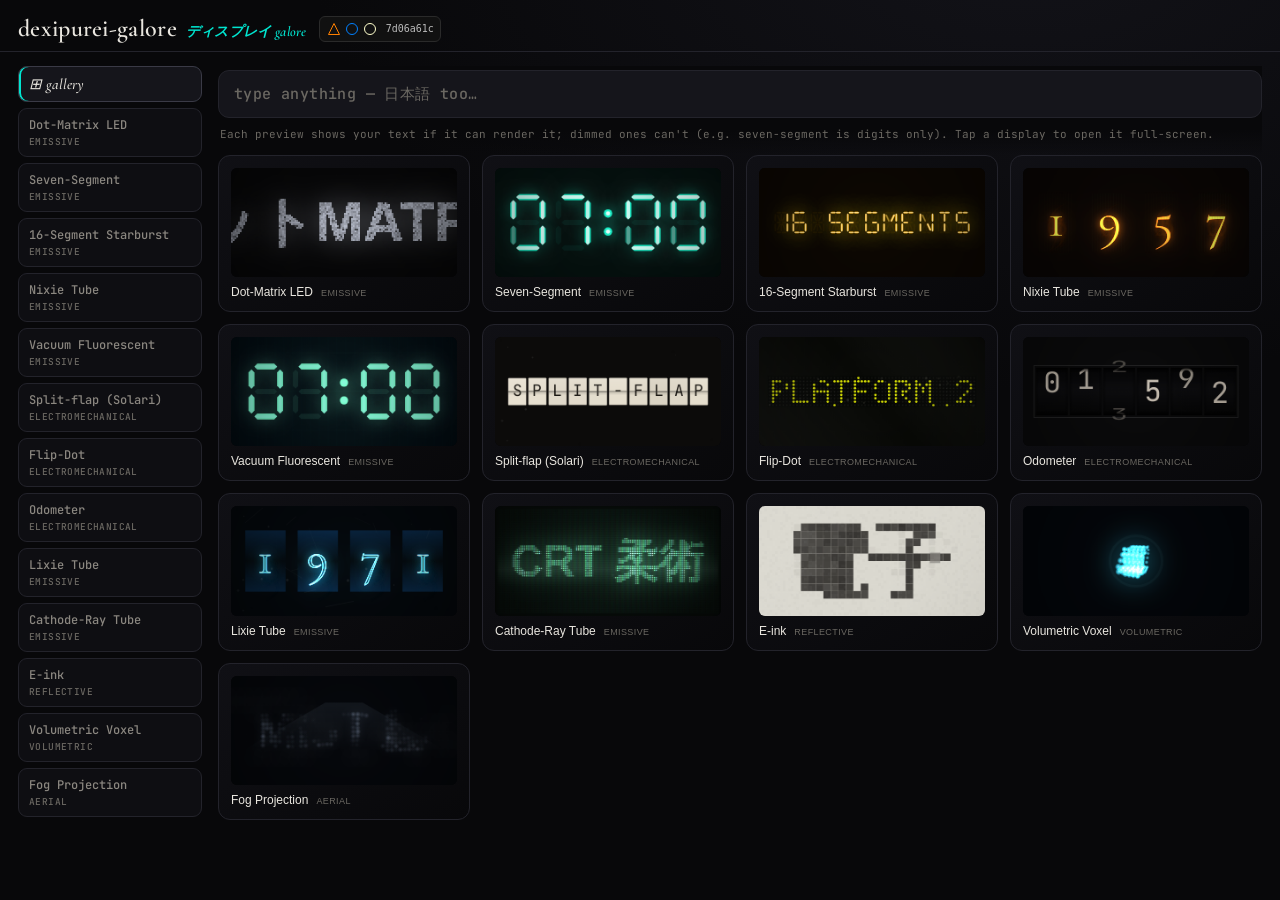
==== commit e284c062: "fix(mobile): meter horizontal drag triggered swipe-nav/app-switch touch-action:none was on .meter, b" ====
--- a/index.html
+++ b/index.html
@@ -7,9 +7,9 @@
 <meta name="description" content="A gallery of procedural display simulators — dot-matrix, segment, Nixie, VFD, split-flap, CRT, e-ink, voxel and more. Type anything; displays that can render it, will.">
 
 <!-- PWA -->
-<link rel="manifest" href="manifest.webmanifest?v=4dbb7592">
+<link rel="manifest" href="manifest.webmanifest?v=7d06a61c">
 <meta name="theme-color" content="#08080a">
-<link rel="apple-touch-icon" href="icons/apple-touch-icon-180.png?v=4dbb7592">
+<link rel="apple-touch-icon" href="icons/apple-touch-icon-180.png?v=7d06a61c">
 <meta name="apple-mobile-web-app-capable" content="yes">
 <meta name="mobile-web-app-capable" content="yes">
 <meta name="apple-mobile-web-app-status-bar-style" content="black-translucent">
@@ -18,16 +18,16 @@
 <link rel="preconnect" href="https://fonts.googleapis.com">
 <link rel="preconnect" href="https://fonts.gstatic.com" crossorigin>
 <link href="https://fonts.googleapis.com/css2?family=Cormorant+Garamond:ital,wght@0,400;0,600;1,400;1,600&family=JetBrains+Mono:wght@400;500;700&family=Noto+Sans+JP:wght@500;700&display=swap" rel="stylesheet">
-<link rel="stylesheet" href="src/core/ui.css?v=4dbb7592">
+<link rel="stylesheet" href="src/core/ui.css?v=7d06a61c">
 
 <!-- anti-cache hints (belt-and-braces; real control is the service worker + HTTP headers) -->
 <meta http-equiv="Cache-Control" content="no-cache">
 <meta http-equiv="Pragma" content="no-cache">
 
 <!-- cache-bust + version badge: token bumps via scripts/bust.sh; badge mounts top-left into the slot -->
-<meta name="cb" content="4dbb7592">
-<link rel="icon" type="image/svg+xml" href="cb-shapes/13.svg?v=4dbb7592">
-<script src="cb-badge.js?v=4dbb7592" defer></script>
+<meta name="cb" content="7d06a61c">
+<link rel="icon" type="image/svg+xml" href="cb-shapes/61.svg?v=7d06a61c">
+<script src="cb-badge.js?v=7d06a61c" defer></script>
 </head>
 <body>
 
@@ -70,7 +70,7 @@
 <div id="sw-toast" role="status"></div>
 <div id="ios-hint" role="note"></div>
 
-<script type="module" src="src/app.js?v=4dbb7592"></script>
+<script type="module" src="src/app.js?v=7d06a61c"></script>
 <script>
 (function () {
   if (!('serviceWorker' in navigator)) return;
--- a/src/core/ui.css
+++ b/src/core/ui.css
@@ -19,6 +19,7 @@
   color: var(--ink);
   font-family: "JetBrains Mono", ui-monospace, monospace;
   -webkit-font-smoothing: antialiased;
+  overscroll-behavior: none;   /* no pull-to-refresh / horizontal overscroll-to-navigate */
 }
 
 /* ---- header + version badge ---- */
@@ -124,8 +125,12 @@
 input[type=color] { width: 34px; height: 28px; padding: 0; border: 1px solid var(--line); border-radius: 7px; background: var(--panel-2); cursor: pointer; }
 /* segmented fill meter — replaces range sliders. drag/click sets the fill edge; segments ramp
    dim → near-white at 100% (intensity set inline per segment in controls.js). */
-.meter { display: flex; gap: 2px; flex: 1; min-width: 0; height: 26px; align-items: stretch; cursor: pointer; touch-action: none; border-radius: 6px; }
-.seg { flex: 1; min-width: 0; border-radius: 2px; background: var(--panel-2); box-shadow: inset 0 0 0 1px #1b1b22; }
+/* touch-action: pan-y lets the page still scroll vertically over the meter, but the browser does NOT
+   own the HORIZONTAL gesture — so a left/right drag adjusts the value instead of triggering swipe-back
+   / app-switch. .seg has pointer-events:none so the touch target is always the .meter (touch-action is
+   per-element, not inherited — without this the child seg would let the browser claim the gesture). */
+.meter { display: flex; gap: 2px; flex: 1; min-width: 0; height: 26px; align-items: stretch; cursor: pointer; touch-action: pan-y; border-radius: 6px; user-select: none; -webkit-user-select: none; -webkit-touch-callout: none; }
+.seg { flex: 1; min-width: 0; border-radius: 2px; background: var(--panel-2); box-shadow: inset 0 0 0 1px #1b1b22; pointer-events: none; }
 .seg.on { box-shadow: none; }
 .meter:focus { outline: none; }
 .meter:focus-visible { outline: 1px solid var(--teal); outline-offset: 2px; }
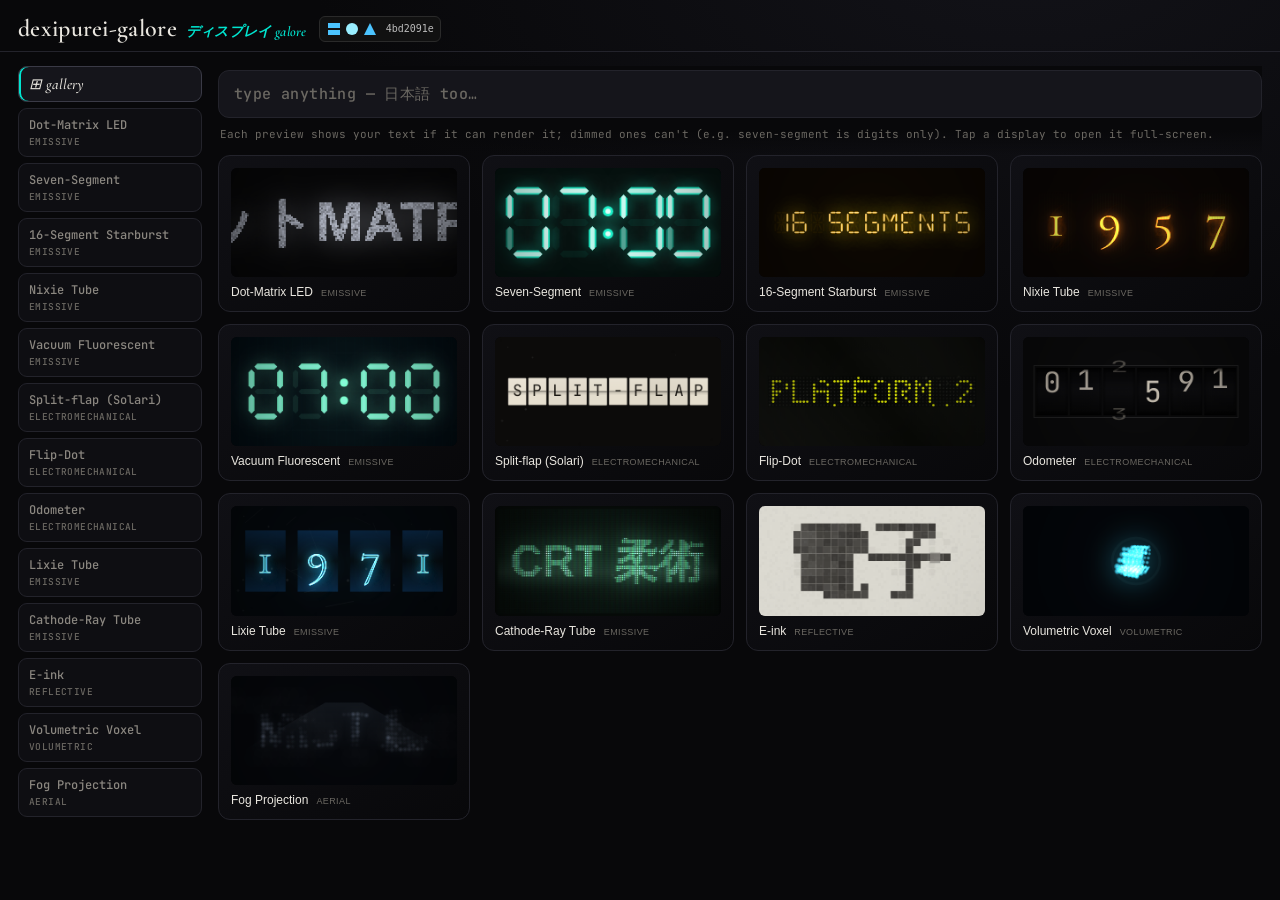
==== commit 76bf3a98: "sevenseg: tight digit packing (a couple px between digits) digit gap was a % of digit width (clock-l" ====
--- a/index.html
+++ b/index.html
@@ -7,9 +7,9 @@
 <meta name="description" content="A gallery of procedural display simulators — dot-matrix, segment, Nixie, VFD, split-flap, CRT, e-ink, voxel and more. Type anything; displays that can render it, will.">
 
 <!-- PWA -->
-<link rel="manifest" href="manifest.webmanifest?v=7d06a61c">
+<link rel="manifest" href="manifest.webmanifest?v=4bd2091e">
 <meta name="theme-color" content="#08080a">
-<link rel="apple-touch-icon" href="icons/apple-touch-icon-180.png?v=7d06a61c">
+<link rel="apple-touch-icon" href="icons/apple-touch-icon-180.png?v=4bd2091e">
 <meta name="apple-mobile-web-app-capable" content="yes">
 <meta name="mobile-web-app-capable" content="yes">
 <meta name="apple-mobile-web-app-status-bar-style" content="black-translucent">
@@ -18,16 +18,16 @@
 <link rel="preconnect" href="https://fonts.googleapis.com">
 <link rel="preconnect" href="https://fonts.gstatic.com" crossorigin>
 <link href="https://fonts.googleapis.com/css2?family=Cormorant+Garamond:ital,wght@0,400;0,600;1,400;1,600&family=JetBrains+Mono:wght@400;500;700&family=Noto+Sans+JP:wght@500;700&display=swap" rel="stylesheet">
-<link rel="stylesheet" href="src/core/ui.css?v=7d06a61c">
+<link rel="stylesheet" href="src/core/ui.css?v=4bd2091e">
 
 <!-- anti-cache hints (belt-and-braces; real control is the service worker + HTTP headers) -->
 <meta http-equiv="Cache-Control" content="no-cache">
 <meta http-equiv="Pragma" content="no-cache">
 
 <!-- cache-bust + version badge: token bumps via scripts/bust.sh; badge mounts top-left into the slot -->
-<meta name="cb" content="7d06a61c">
-<link rel="icon" type="image/svg+xml" href="cb-shapes/61.svg?v=7d06a61c">
-<script src="cb-badge.js?v=7d06a61c" defer></script>
+<meta name="cb" content="4bd2091e">
+<link rel="icon" type="image/svg+xml" href="cb-shapes/11.svg?v=4bd2091e">
+<script src="cb-badge.js?v=4bd2091e" defer></script>
 </head>
 <body>
 
@@ -70,7 +70,7 @@
 <div id="sw-toast" role="status"></div>
 <div id="ios-hint" role="note"></div>
 
-<script type="module" src="src/app.js?v=7d06a61c"></script>
+<script type="module" src="src/app.js?v=4bd2091e"></script>
 <script>
 (function () {
   if (!('serviceWorker' in navigator)) return;
